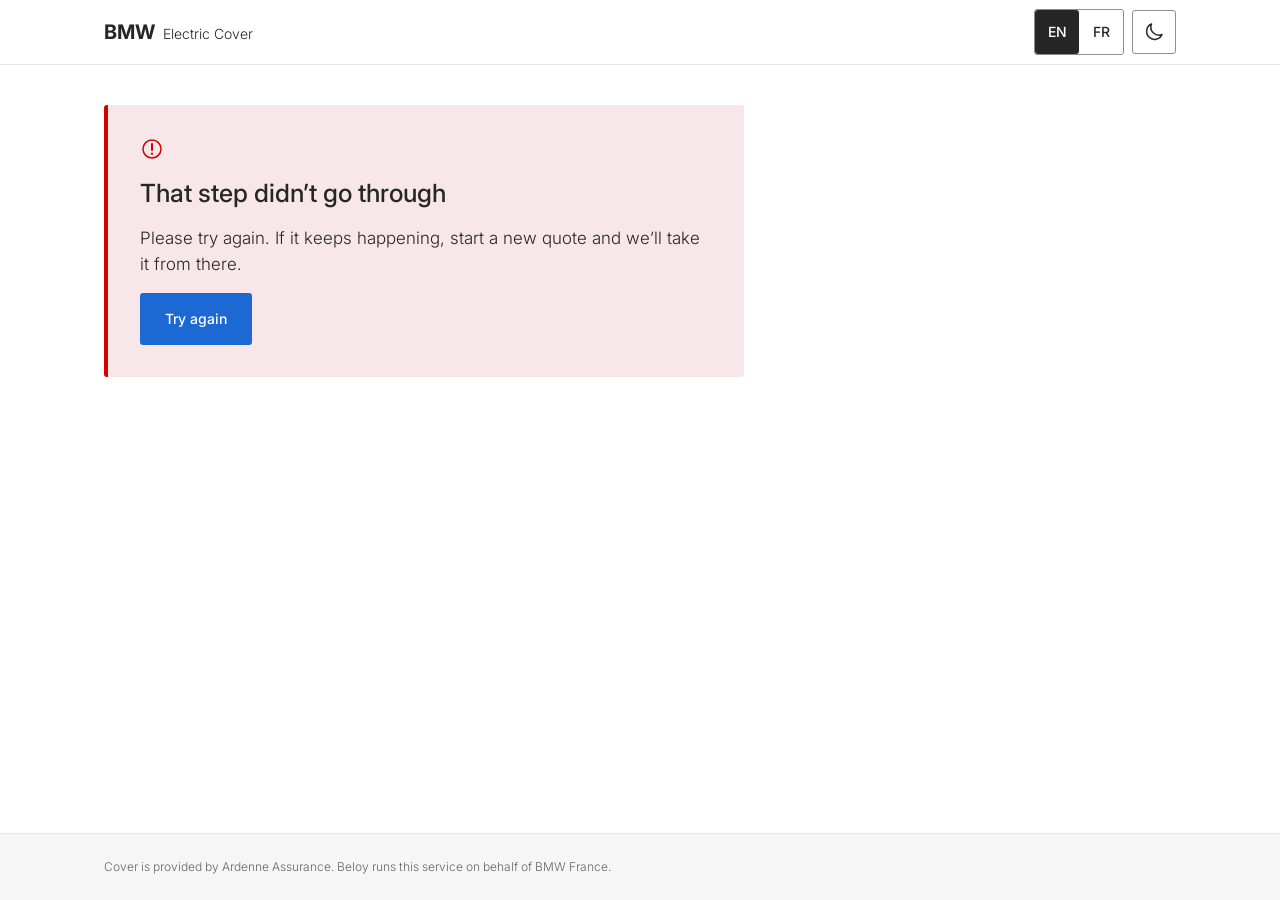
==== index.html @ 114cd7ab "feat: app shell, stepper from vehicle screen" ====
<!doctype html>
<html lang="en">
<head>
  <meta charset="utf-8">
  <meta name="viewport" content="width=device-width, initial-scale=1">
  <meta name="color-scheme" content="light dark">
  <!-- The <title> is set by js/router.js from the copy file, so it stays empty here. -->
  <title></title>

  <!-- Inter: free substitute for BMW Type Next (see notes/brand.md, "Typography"). -->
  <link rel="preconnect" href="https://fonts.googleapis.com">
  <link rel="preconnect" href="https://fonts.gstatic.com" crossorigin>
  <link rel="stylesheet" href="https://fonts.googleapis.com/css2?family=Inter:wght@300;400;500;700&display=swap">

  <link rel="stylesheet" href="css/tokens.css">
  <link rel="stylesheet" href="css/base.css">
  <link rel="stylesheet" href="css/components.css">

  <script type="module" src="js/main.js"></script>
</head>
<body>
  <!-- Every visible string is filled from i18n/<lang>.json through data-i18n. -->
  <a class="skip-link" href="#app" data-i18n="flow.common.skipLink"></a>

  <header class="site-header">
    <div class="container site-header__inner">
      <!-- Wordmark stand-in: text only, no roundel (brief, "The brand"). -->
      <a class="wordmark" href="#/">
        <span class="wordmark__brand" data-i18n="flow.common.brandName"></span>
        <span class="wordmark__product" data-i18n="flow.common.productName"></span>
      </a>

      <div class="site-header__controls">
        <div class="lang-switch" role="group" aria-labelledby="lang-switch-label">
          <span id="lang-switch-label" class="visually-hidden" data-i18n="flow.common.languageLabel"></span>
          <!-- Accessible name is "EN English" / "FR Français": it contains the visible text. -->
          <button type="button" class="lang-switch__option" data-lang="en" lang="en" aria-pressed="false">
            <span data-i18n="flow.common.languageEnShort"></span>
            <span class="visually-hidden" data-i18n="flow.common.languageEn"></span>
          </button>
          <button type="button" class="lang-switch__option" data-lang="fr" lang="fr" aria-pressed="false">
            <span data-i18n="flow.common.languageFrShort"></span>
            <span class="visually-hidden" data-i18n="flow.common.languageFr"></span>
          </button>
        </div>

        <!-- Shows the icon of the theme you will switch to; the label says it in words. -->
        <button type="button" class="icon-button theme-toggle" id="theme-toggle">
          <svg class="icon theme-toggle__moon" viewBox="0 0 24 24" aria-hidden="true" focusable="false">
            <path d="M20 14.5A8 8 0 0 1 9.5 4a8 8 0 1 0 10.5 10.5Z" fill="none" stroke="currentColor" stroke-width="1.5" stroke-linejoin="round"/>
          </svg>
          <svg class="icon theme-toggle__sun" viewBox="0 0 24 24" aria-hidden="true" focusable="false">
            <circle cx="12" cy="12" r="4" fill="none" stroke="currentColor" stroke-width="1.5"/>
            <path d="M12 2v2M12 20v2M2 12h2M20 12h2M4.9 4.9l1.4 1.4M17.7 17.7l1.4 1.4M4.9 19.1l1.4-1.4M17.7 6.3l1.4-1.4" stroke="currentColor" stroke-width="1.5" stroke-linecap="round"/>
          </svg>
          <span class="visually-hidden" id="theme-toggle-label"></span>
        </button>
      </div>
    </div>
  </header>

  <!-- Back button and "Step X of 6", filled by js/main.js. -->
  <div class="flow-bar">
    <div class="container flow-bar__inner">
      <div class="flow-bar__back" id="back-slot"></div>
      <div class="flow-bar__stepper" id="stepper-slot"></div>
    </div>
  </div>

  <!-- js/router.js renders one screen in here. tabindex="-1" lets the skip link focus it. -->
  <main id="app" class="container page" tabindex="-1"></main>

  <footer class="site-footer">
    <div class="container">
      <p class="site-footer__text" data-i18n="flow.common.insurerLine"></p>
    </div>
  </footer>
</body>
</html>
---- css/tokens.css ----
/*
 * Design tokens: the only file allowed to contain colours and sizes.
 * Source: notes/brand.md (values extracted from bmw.fr), AA fixes in notes/decisions.md.
 * Components use the semantic tokens (section 2) only, never the primitives (section 1).
 */

/* 1. Primitives: raw BMW values and scales, never used directly by components. */
:root {
  /* BMW greys (bmw-variables.css) */
  --bmw-white: #ffffff;
  --bmw-black: #000000;
  --bmw-grey-950: #262626; /* --heading, --copy-text */
  --bmw-grey-800: #4d4d4d; /* --nba-hover, --input-border-color-hover */
  --bmw-grey-600: #666666; /* --disclaimer */
  --bmw-grey-500: #8e8e8e; /* --input-border-color */
  --bmw-grey-300: #bbbbbb; /* --nba-disabled, dark --link-hover */
  --bmw-grey-150: #e6e6e6; /* --border */
  --bmw-grey-100: #f2f2f2; /* --neutral-background */
  --bmw-grey-50: #f6f6f6;  /* --surface-background-secondary */

  /* BMW blues */
  --bmw-blue-500: #1c69d4; /* --cta */
  --bmw-blue-600: #0653b6; /* --cta-hover */
  --bmw-blue-200: #bbd2f3; /* --cta-disabled */
  --bmw-blue-100: #dde8f9; /* --information-background */

  /* BMW status colours */
  --bmw-red-600: #d20000;    /* --error */
  --bmw-red-50: #f7e7e9;     /* --error-background */
  --bmw-green-500: #3db014;  /* --success */
  --bmw-green-50: #e8f2eb;   /* --success-background */
  --bmw-orange-400: #ffad1f; /* --warning */
  --bmw-orange-50: #fbedc9;  /* --warning-background */

  /* AA adjustments (brand.md, AA section) */
  --aa-green-700: #2a7a0e; /* success text on light, 5.4:1 on white */
  --aa-blue-300: #6ea0ec;  /* dark focus ring, 5.7:1 on #262626 */
  --aa-red-300: #ff6b6b;   /* dark error, 5.5:1 on #262626 */

  /* Invented dark-theme values (not on bmw.fr, see decisions.md) */
  --dark-grey-975: #1a1a1a;  /* surface-alt */
  --dark-blue-900: #0f2a4d;  /* selected background */
  --dark-red-900: #3a1414;   /* error background */
  --dark-green-900: #14301a; /* success background */
  --dark-orange-900: #3d2e0a; /* warning background */

  /* Spacing scale, multiples of 4px */
  --size-1: 0.25rem;  /* 4px */
  --size-2: 0.5rem;   /* 8px */
  --size-3: 0.75rem;  /* 12px */
  --size-4: 1rem;     /* 16px */
  --size-5: 1.25rem;  /* 20px */
  --size-6: 1.5rem;   /* 24px */
  --size-8: 2rem;     /* 32px */
  --size-10: 2.5rem;  /* 40px */
  --size-11: 2.75rem; /* 44px, minimum touch target */
  --size-12: 3rem;    /* 48px */
  --size-16: 4rem;    /* 64px */

  /* Layout widths */
  --width-160: 10rem;  /* narrowest radio card in a row */
  --width-640: 40rem;  /* readable form column */
  --width-1120: 70rem; /* page container */

  /* Shapes */
  --radius-3: 3px;
  --height-36: 2.25rem; /* --button-small-height */
  --height-52: 3.25rem; /* --button-large-height */
  --line-1: 1px;
  --line-2: 2px;
  --line-4: 0.25rem;

  /* Font weights */
  --weight-300: 300;
  --weight-400: 400;
  --weight-500: 500;
  --weight-700: 700;

  /* Type scale: clamp(mobile, fluid, desktop), fluid between 400px and 1280px viewports */
  --fs-headline-1: clamp(2.0625rem, 2.0057rem + 0.2273vw, 2.1875rem); /* 33 → 35px */
  --fs-headline-2: clamp(1.75rem, 1.7216rem + 0.1136vw, 1.8125rem);   /* 28 → 29px */
  --fs-headline-3: clamp(1.4375rem, 1.3807rem + 0.2273vw, 1.5625rem); /* 23 → 25px */
  --fs-subsection-1: clamp(1.1875rem, 1.1591rem + 0.1136vw, 1.25rem); /* 19 → 20px */
  --fs-subsection-2: 1.0625rem; /* 17px, desktop not measured */
  --fs-body-1: clamp(1rem, 0.9716rem + 0.1136vw, 1.0625rem);          /* 16 → 17px */
  --fs-body-2: 0.875rem;  /* 14px */
  --fs-body-3: 0.75rem;   /* 12px */
  --fs-label-1: 0.75rem;  /* 12px */
  --fs-price: 2.0625rem;  /* 33px, --stage-price-tag-price */

  /* Line heights (BMW mobile values) */
  --lh-headline-1: 2.875rem;   /* 46px */
  --lh-headline-2: 2.5rem;     /* 40px */
  --lh-headline-3: 2rem;       /* 32px */
  --lh-subsection-1: 1.75rem;  /* 28px */
  --lh-subsection-2: 1.625rem; /* 26px */
  --lh-body-1: 1.625rem;       /* 26px */
  --lh-body-2: 1.375rem;       /* 22px */
  --lh-body-3: 1.125rem;       /* 18px */
  --lh-label-1: 1rem;          /* 16px */
  --lh-price: 2.1875rem;       /* 35px */

  /* Animation durations */
  --ms-150: 150ms;
  --ms-250: 250ms;
  --ms-800: 800ms;
}

/* 2. Semantic tokens: the only tokens components may use (light theme values). */
:root {
  color-scheme: light;

  /* Surfaces */
  --color-bg: var(--bmw-white);
  --color-surface: var(--bmw-white);
  --color-surface-alt: var(--bmw-grey-50);

  /* Text */
  --color-text: var(--bmw-grey-950);
  --color-text-muted: var(--bmw-grey-600);

  /* Borders and inputs */
  --color-border: var(--bmw-grey-150);
  --color-border-input: var(--bmw-grey-500);
  --color-border-input-hover: var(--bmw-grey-800);
  --color-input-bg: var(--bmw-white);

  /* Primary action (blue) */
  --color-accent: var(--bmw-blue-500);
  --color-accent-hover: var(--bmw-blue-600);
  --color-accent-text: var(--bmw-white);
  --color-accent-disabled-bg: var(--bmw-blue-200);
  --color-accent-disabled-text: var(--bmw-grey-600); /* AA fix 3 */

  /* Secondary action (BMW "nba", black) */
  --color-secondary: var(--bmw-grey-950);
  --color-secondary-hover: var(--bmw-grey-800);
  --color-secondary-text: var(--bmw-white);

  /* Links */
  --color-link: var(--bmw-grey-950);
  --color-link-hover: var(--bmw-blue-500);

  /* Selection (chosen package, ticked add-on) */
  --color-selected-bg: var(--bmw-blue-100);
  --color-selected-border: var(--bmw-blue-500);

  /* Keyboard focus: 4px ring + 1px contrast outline */
  --color-focus: var(--bmw-blue-500);
  --color-focus-contrast: var(--bmw-white);

  /* Status */
  --color-error: var(--bmw-red-600);
  --color-error-bg: var(--bmw-red-50);
  --color-success: var(--aa-green-700); /* AA fix 1 */
  --color-success-bg: var(--bmw-green-50);
  --color-success-icon: var(--bmw-green-500);
  --color-warning-bg: var(--bmw-orange-50); /* AA fix 2: warning is never text */
  --color-warning-icon: var(--bmw-orange-400);

  /* No colour at all (spinner gap, ghost button background). Same in both themes. */
  --color-transparent: transparent;

  /* Typography */
  --font-family: "Inter", system-ui, -apple-system, "Segoe UI", Roboto, Arial, sans-serif;
  --font-weight-body: var(--weight-300);
  --font-weight-heading: var(--weight-500);
  --font-weight-input: var(--weight-400);
  --font-weight-clickable: var(--weight-500);
  --font-weight-price: var(--weight-700);

  --font-size-h1: var(--fs-headline-1);
  --font-size-h2: var(--fs-headline-2);
  --font-size-h3: var(--fs-headline-3);
  --font-size-subsection-1: var(--fs-subsection-1);
  --font-size-subsection-2: var(--fs-subsection-2);
  --font-size-body-1: var(--fs-body-1);
  --font-size-body-2: var(--fs-body-2);
  --font-size-body-3: var(--fs-body-3);
  --font-size-label: var(--fs-label-1);
  --font-size-price: var(--fs-price);

  --line-height-h1: var(--lh-headline-1);
  --line-height-h2: var(--lh-headline-2);
  --line-height-h3: var(--lh-headline-3);
  --line-height-subsection-1: var(--lh-subsection-1);
  --line-height-subsection-2: var(--lh-subsection-2);
  --line-height-body-1: var(--lh-body-1);
  --line-height-body-2: var(--lh-body-2);
  --line-height-body-3: var(--lh-body-3);
  --line-height-label: var(--lh-label-1);
  --line-height-price: var(--lh-price);

  /* Spacing */
  --space-1: var(--size-1);
  --space-2: var(--size-2);
  --space-3: var(--size-3);
  --space-4: var(--size-4);
  --space-5: var(--size-5);
  --space-6: var(--size-6);
  --space-8: var(--size-8);
  --space-10: var(--size-10);
  --space-12: var(--size-12);
  --space-16: var(--size-16);
  --gutter: var(--size-6); /* BMW grid side margin, 24px */

  /* Shapes */
  --radius: var(--radius-3);
  --button-height-small: var(--height-36);
  --button-height-large: var(--height-52);
  --button-padding-x: var(--size-6); /* assumption, see brand.md */
  --border-width: var(--line-1);
  --border-width-strong: var(--line-2);
  --focus-ring-width: var(--line-4);
  --focus-contrast-width: var(--line-1);
  --target-size: var(--size-11);     /* every control is at least 44 x 44px */
  --icon-size: var(--size-6);
  --icon-size-small: var(--size-4);
  --spinner-size: var(--size-4);
  --spinner-width: var(--line-2);
  --stepper-height: var(--line-4);
  --header-height: var(--size-16);
  --error-accent-width: var(--line-4);

  /* Layout */
  --content-width: var(--width-640);
  --choice-min-width: var(--width-160);
  --page-width: var(--width-1120);

  /* Motion */
  --duration-fast: var(--ms-150);
  --duration-base: var(--ms-250);
  --duration-spin: var(--ms-800);
}

/* 3. Dark theme: redefines semantic colours only (brand.md "Dark theme" table + AA fixes 4 and 5). */
/* 3a. Explicit choice via the toggle. Keep in sync with 3b. */
:root[data-theme="dark"] {
  color-scheme: dark;
  --color-bg: var(--bmw-black);
  --color-surface: var(--bmw-grey-950);
  --color-surface-alt: var(--dark-grey-975);
  --color-text: var(--bmw-white);
  --color-text-muted: var(--bmw-grey-300);
  --color-border: var(--bmw-grey-800);
  --color-border-input: var(--bmw-grey-500);
  --color-border-input-hover: var(--bmw-grey-300);
  --color-input-bg: var(--bmw-grey-950);
  --color-accent: var(--bmw-blue-500);
  --color-accent-hover: var(--bmw-blue-600);
  --color-accent-text: var(--bmw-white);
  --color-accent-disabled-bg: var(--bmw-grey-800);
  --color-accent-disabled-text: var(--bmw-grey-300);
  --color-secondary: var(--bmw-white);
  --color-secondary-hover: var(--bmw-grey-300);
  --color-secondary-text: var(--bmw-grey-950);
  --color-link: var(--bmw-white);
  --color-link-hover: var(--bmw-grey-300);
  --color-selected-bg: var(--dark-blue-900);
  --color-selected-border: var(--aa-blue-300);
  --color-focus: var(--aa-blue-300); /* AA fix 4 */
  --color-focus-contrast: var(--bmw-white);
  --color-error: var(--aa-red-300); /* AA fix 5 */
  --color-error-bg: var(--dark-red-900);
  --color-success: var(--bmw-green-500);
  --color-success-bg: var(--dark-green-900);
  --color-success-icon: var(--bmw-green-500);
  --color-warning-bg: var(--dark-orange-900);
  --color-warning-icon: var(--bmw-orange-400);
}

/* 3b. OS preference, unless the user forced light. Same values as 3a. */
@media (prefers-color-scheme: dark) {
  :root:not([data-theme="light"]) {
    color-scheme: dark;
    --color-bg: var(--bmw-black);
    --color-surface: var(--bmw-grey-950);
    --color-surface-alt: var(--dark-grey-975);
    --color-text: var(--bmw-white);
    --color-text-muted: var(--bmw-grey-300);
    --color-border: var(--bmw-grey-800);
    --color-border-input: var(--bmw-grey-500);
    --color-border-input-hover: var(--bmw-grey-300);
    --color-input-bg: var(--bmw-grey-950);
    --color-accent: var(--bmw-blue-500);
    --color-accent-hover: var(--bmw-blue-600);
    --color-accent-text: var(--bmw-white);
    --color-accent-disabled-bg: var(--bmw-grey-800);
    --color-accent-disabled-text: var(--bmw-grey-300);
    --color-secondary: var(--bmw-white);
    --color-secondary-hover: var(--bmw-grey-300);
    --color-secondary-text: var(--bmw-grey-950);
    --color-link: var(--bmw-white);
    --color-link-hover: var(--bmw-grey-300);
    --color-selected-bg: var(--dark-blue-900);
    --color-selected-border: var(--aa-blue-300);
    --color-focus: var(--aa-blue-300);
    --color-focus-contrast: var(--bmw-white);
    --color-error: var(--aa-red-300);
    --color-error-bg: var(--dark-red-900);
    --color-success: var(--bmw-green-500);
    --color-success-bg: var(--dark-green-900);
    --color-success-icon: var(--bmw-green-500);
    --color-warning-bg: var(--dark-orange-900);
    --color-warning-icon: var(--bmw-orange-400);
  }
}

/* 4. Reduced motion: no animation for users who ask for it. */
@media (prefers-reduced-motion: reduce) {
  :root {
    --duration-fast: 0ms;
    --duration-base: 0ms;
    --duration-spin: 0ms; /* the spinner shows as a still ring */
  }
}
---- css/base.css ----
/*
 * Base: reset, typography, page layout and accessibility helpers.
 * Only semantic tokens from tokens.css. Mobile first: the default rules are for phones,
 * the min-width media queries add space on larger screens.
 * Breakpoints are written in em because custom properties cannot be used inside @media.
 */

/* Reset */
*,
*::before,
*::after {
  box-sizing: border-box;
}

html {
  -webkit-text-size-adjust: 100%;
  text-size-adjust: 100%;
}

body {
  margin: 0;
  min-height: 100vh;
  min-height: 100dvh;
  display: flex;
  flex-direction: column;
  background: var(--color-bg);
  color: var(--color-text);
  font-family: var(--font-family);
  font-weight: var(--font-weight-body);
  font-size: var(--font-size-body-1);
  line-height: var(--line-height-body-1);
}

h1,
h2,
h3,
p,
ul,
ol,
fieldset {
  margin: 0;
}

img,
svg {
  display: block;
  max-width: 100%;
}

button,
input,
select,
textarea {
  font: inherit;
  color: inherit;
}

/* The hidden attribute always wins over display rules set in components. */
[hidden] {
  display: none !important;
}

/* Typography (BMW scale, see notes/brand.md) */
h1 {
  font-size: var(--font-size-h1);
  line-height: var(--line-height-h1);
  font-weight: var(--font-weight-heading);
}

h2 {
  font-size: var(--font-size-h3);
  line-height: var(--line-height-h3);
  font-weight: var(--font-weight-heading);
}

h3 {
  font-size: var(--font-size-subsection-1);
  line-height: var(--line-height-subsection-1);
  font-weight: var(--font-weight-heading);
}

a {
  color: var(--color-link);
  font-weight: var(--font-weight-clickable);
  text-underline-offset: var(--space-1);
}

a:hover {
  color: var(--color-link-hover);
}

/* Prices and references keep their digits aligned. */
.tabular {
  font-variant-numeric: tabular-nums;
}

.text-muted {
  color: var(--color-text-muted);
}

/* Keyboard focus: BMW ring, 4px colour + 1px contrast outline (house rule 4). */
:focus-visible {
  outline: var(--focus-ring-width) solid var(--color-focus);
  outline-offset: var(--focus-contrast-width);
  box-shadow: 0 0 0 var(--focus-contrast-width) var(--color-focus-contrast);
}

/* Elements we focus from script (screen h1, main) are not controls: no ring. */
[tabindex="-1"]:focus {
  outline: none;
  box-shadow: none;
}

/* Read by screen readers, not shown. */
.visually-hidden {
  position: absolute;
  width: 1px;
  height: 1px;
  margin: -1px;
  padding: 0;
  overflow: hidden;
  clip-path: inset(50%);
  white-space: nowrap;
  border: 0;
}

/* Skip link: off screen until it receives keyboard focus. */
.skip-link {
  position: absolute;
  top: var(--space-2);
  left: var(--space-2);
  z-index: 10;
  padding: var(--space-3) var(--space-4);
  background: var(--color-secondary);
  color: var(--color-secondary-text);
  border-radius: var(--radius);
  font-size: var(--font-size-body-2);
  transform: translateY(-200%);
}

.skip-link:focus {
  transform: none;
}

.skip-link:hover {
  color: var(--color-secondary-text);
}

/* Layout */
.container {
  width: 100%;
  max-width: var(--page-width);
  margin-inline: auto;
  padding-inline: var(--gutter);
}

/* Header: wordmark on the left, language and theme switches on the right. */
.site-header {
  background: var(--color-surface);
  border-bottom: var(--border-width) solid var(--color-border);
}

.site-header__inner {
  min-height: var(--header-height);
  display: flex;
  flex-wrap: wrap;
  align-items: center;
  justify-content: space-between;
  gap: var(--space-2) var(--space-4);
  padding-block: var(--space-2);
}

.site-header__controls {
  display: flex;
  align-items: center;
  gap: var(--space-2);
}

/* Wordmark stand-in: "BMW" bold + product name light. No circle, no roundel. */
.wordmark {
  display: inline-flex;
  flex-wrap: wrap;
  align-items: baseline;
  column-gap: var(--space-2);
  min-height: var(--target-size);
  align-content: center;
  color: var(--color-text);
  text-decoration: none;
}

.wordmark:hover {
  color: var(--color-text);
}

.wordmark__brand {
  font-size: var(--font-size-subsection-1);
  line-height: var(--line-height-subsection-1);
  font-weight: var(--font-weight-price);
}

.wordmark__product {
  font-size: var(--font-size-body-2);
  line-height: var(--line-height-body-2);
  font-weight: var(--font-weight-body);
}

/* Flow bar: Back on the left, stepper on the right. */
.flow-bar__inner {
  display: flex;
  align-items: center;
  justify-content: space-between;
  gap: var(--space-4);
  padding-block: var(--space-3);
}

.flow-bar__stepper {
  flex: 1;
  max-width: var(--content-width);
}

/* Screen area: grows so the footer stays at the bottom on short screens. */
.page {
  flex: 1;
  padding-block: var(--space-6) var(--space-12);
}

/* Footer */
.site-footer {
  border-top: var(--border-width) solid var(--color-border);
  background: var(--color-surface-alt);
  padding-block: var(--space-6);
}

.site-footer__text {
  font-size: var(--font-size-body-3);
  line-height: var(--line-height-body-3);
  color: var(--color-text-muted);
}

/* Tablet and up: more breathing room. */
@media (min-width: 48em) {
  .page {
    padding-block: var(--space-10) var(--space-16);
  }

  .flow-bar__inner {
    padding-block: var(--space-4);
  }
}
---- css/components.css ----
/*
 * Components: buttons, header switches, form fields, stepper, error panel.
 * One block per component, in the same order as js/components/.
 * Only semantic tokens from tokens.css.
 */

/* ------------------------------------------------------------------------ */
/* Icons (inline SVG, drawn with currentColor so they follow the text colour) */
/* ------------------------------------------------------------------------ */

.icon {
  width: var(--icon-size);
  height: var(--icon-size);
  flex-shrink: 0;
}

.icon--small {
  width: var(--icon-size-small);
  height: var(--icon-size-small);
}

/* ------------------------------------------------------------------------ */
/* Button (js/components/button.js)                                          */
/* ------------------------------------------------------------------------ */

.button {
  position: relative;
  display: inline-flex;
  align-items: center;
  justify-content: center;
  gap: var(--space-2);
  min-height: var(--button-height-large);
  padding: 0 var(--button-padding-x);
  border: var(--border-width) solid var(--color-transparent);
  border-radius: var(--radius);
  font-size: var(--font-size-body-2);
  line-height: var(--line-height-body-2);
  font-weight: var(--font-weight-clickable);
  text-align: center;
  cursor: pointer;
  transition: background-color var(--duration-fast), color var(--duration-fast);
}

/* Full width on phones, natural width from tablet up. */
.button--block {
  width: 100%;
}

@media (min-width: 48em) {
  .button--block {
    width: auto;
  }
}

.button--primary {
  background: var(--color-accent);
  color: var(--color-accent-text);
}

.button--primary:hover {
  background: var(--color-accent-hover);
}

.button--secondary {
  background: var(--color-secondary);
  color: var(--color-secondary-text);
}

.button--secondary:hover {
  background: var(--color-secondary-hover);
}

/* Ghost: text + icon, no box (used for Back). Negative margin lines the text up with the content. */
.button--ghost {
  min-height: var(--target-size);
  padding: 0 var(--space-2);
  margin-inline-start: calc(-1 * var(--space-2));
  background: var(--color-transparent);
  color: var(--color-link);
}

.button--ghost:hover {
  color: var(--color-link-hover);
}

/* Disabled (aria-disabled keeps it focusable). Not applied while loading. */
.button[aria-disabled="true"]:not(.is-loading) {
  cursor: not-allowed;
}

.button--primary[aria-disabled="true"]:not(.is-loading),
.button--secondary[aria-disabled="true"]:not(.is-loading) {
  background: var(--color-accent-disabled-bg);
  color: var(--color-accent-disabled-text);
}

.button--ghost[aria-disabled="true"]:not(.is-loading) {
  color: var(--color-text-muted);
}

/* Loading: same colours and height, a spinner before the loading label. */
.button.is-loading {
  cursor: progress;
}

.button__spinner {
  display: none;
  width: var(--spinner-size);
  height: var(--spinner-size);
  border: var(--spinner-width) solid currentColor;
  border-right-color: var(--color-transparent);
  border-radius: 50%;
  animation: spin var(--duration-spin) linear infinite;
}

.button.is-loading .button__spinner {
  display: inline-block;
}

/* The icon makes way for the spinner, so the width barely changes. */
.button.is-loading .icon {
  display: none;
}

@keyframes spin {
  to {
    transform: rotate(1turn);
  }
}

/* ------------------------------------------------------------------------ */
/* Header switches (markup in index.html, behaviour in js/main.js)           */
/* ------------------------------------------------------------------------ */

/* EN / FR: two joined buttons, the active one filled. */
.lang-switch {
  display: inline-flex;
  border: var(--border-width) solid var(--color-border-input);
  border-radius: var(--radius);
}

.lang-switch__option {
  min-width: var(--target-size);
  min-height: var(--target-size);
  padding: 0 var(--space-2);
  border: 0;
  border-radius: var(--radius);
  background: var(--color-transparent);
  color: var(--color-text);
  font-size: var(--font-size-body-2);
  font-weight: var(--font-weight-clickable);
  cursor: pointer;
}

.lang-switch__option:hover {
  background: var(--color-surface-alt);
}

.lang-switch__option[aria-pressed="true"] {
  background: var(--color-secondary);
  color: var(--color-secondary-text);
}

/* Square icon-only button (theme toggle). */
.icon-button {
  display: inline-flex;
  align-items: center;
  justify-content: center;
  width: var(--target-size);
  height: var(--target-size);
  padding: 0;
  border: var(--border-width) solid var(--color-border-input);
  border-radius: var(--radius);
  background: var(--color-transparent);
  color: var(--color-text);
  cursor: pointer;
}

.icon-button:hover {
  background: var(--color-surface-alt);
}

/* js/main.js always sets data-theme on <html>, so these two rules are enough. */
:root[data-theme="dark"] .theme-toggle__moon,
:root:not([data-theme="dark"]) .theme-toggle__sun {
  display: none;
}

/* ------------------------------------------------------------------------ */
/* Field (js/components/field.js): text, date, number, select, radio group   */
/* ------------------------------------------------------------------------ */

.field {
  display: flex;
  flex-direction: column;
  gap: var(--space-2);
  min-width: 0;
  padding: 0;
  border: 0;
}

.field__label {
  font-size: var(--font-size-body-2);
  line-height: var(--line-height-body-2);
  font-weight: var(--font-weight-clickable);
}

/* A <legend> does not follow flex gap; the padding gives the same spacing. */
legend.field__label {
  padding: 0 0 var(--space-2);
}

.field__optional {
  font-weight: var(--font-weight-body);
  color: var(--color-text-muted);
}

.field__hint {
  font-size: var(--font-size-body-2);
  line-height: var(--line-height-body-2);
  color: var(--color-text-muted);
}

.field__input {
  width: 100%;
  min-height: var(--button-height-large);
  padding: 0 var(--space-4);
  border: var(--border-width) solid var(--color-border-input);
  border-radius: var(--radius);
  background: var(--color-input-bg);
  color: var(--color-text);
  /* 16px or more stops iOS from zooming into the field. */
  font-size: var(--font-size-body-1);
  font-weight: var(--font-weight-input);
}

.field__input:hover {
  border-color: var(--color-border-input-hover);
}

/* Error: thicker red edge drawn with a shadow, so the field does not grow. */
.field__input[aria-invalid="true"] {
  border-color: var(--color-error);
  box-shadow: inset 0 0 0 var(--border-width) var(--color-error);
}

.field__input[aria-invalid="true"]:focus-visible {
  box-shadow: 0 0 0 var(--focus-contrast-width) var(--color-focus-contrast);
}

/* Select: native control, our own chevron drawn with borders. */
.field__select-wrap {
  position: relative;
}

.field__select-wrap .field__input {
  appearance: none;
  padding-inline-end: var(--space-12);
  cursor: pointer;
}

.field__select-wrap::after {
  content: "";
  position: absolute;
  top: 50%;
  right: var(--space-5);
  width: var(--space-2);
  height: var(--space-2);
  border-right: var(--border-width-strong) solid currentColor;
  border-bottom: var(--border-width-strong) solid currentColor;
  transform: translateY(-75%) rotate(45deg);
  pointer-events: none;
}

/* Radio group: each option is a full-width tappable card. */
.field__options {
  display: grid;
  gap: var(--space-2);
}

.choice {
  display: flex;
  align-items: center;
  gap: var(--space-3);
  min-height: var(--button-height-large);
  padding: var(--space-3) var(--space-4);
  border: var(--border-width) solid var(--color-border-input);
  border-radius: var(--radius);
  background: var(--color-input-bg);
  font-weight: var(--font-weight-input);
  cursor: pointer;
}

.choice:hover {
  border-color: var(--color-border-input-hover);
}

.choice:has(input:checked) {
  border-color: var(--color-selected-border);
  background: var(--color-selected-bg);
  box-shadow: inset 0 0 0 var(--border-width) var(--color-selected-border);
}

.choice__input {
  width: var(--space-5);
  height: var(--space-5);
  margin: 0;
  flex-shrink: 0;
  /* Selected-border passes 3:1 in both themes; the plain accent does not in dark. */
  accent-color: var(--color-selected-border);
}

.choice:has(input[aria-invalid="true"]) {
  border-color: var(--color-error);
}

/* Three short options sit side by side from tablet up. */
@media (min-width: 48em) {
  .field__options--inline {
    grid-template-columns: repeat(auto-fit, minmax(var(--choice-min-width), 1fr));
  }
}

.field__error {
  display: flex;
  align-items: flex-start;
  gap: var(--space-2);
  color: var(--color-error);
  font-size: var(--font-size-body-2);
  line-height: var(--line-height-body-2);
  font-weight: var(--font-weight-input);
}

.field__error .icon {
  margin-top: var(--space-1);
}

/* ------------------------------------------------------------------------ */
/* Stepper (js/components/stepper.js)                                        */
/* ------------------------------------------------------------------------ */

.stepper {
  display: flex;
  flex-direction: column;
  gap: var(--space-2);
}

.stepper__text {
  font-size: var(--font-size-body-2);
  line-height: var(--line-height-body-2);
  color: var(--color-text-muted);
  text-align: right;
}

.stepper__count {
  font-weight: var(--font-weight-clickable);
  color: var(--color-text);
}

/* Decorative bar: one segment per screen. The text above carries the meaning. */
.stepper__track {
  display: flex;
  gap: var(--space-1);
}

.stepper__segment {
  flex: 1;
  height: var(--stepper-height);
  border-radius: var(--radius);
  background: var(--color-border);
  transition: background-color var(--duration-base);
}

.stepper__segment.is-done {
  background: var(--color-selected-border);
}

/* ------------------------------------------------------------------------ */
/* Error panel (js/components/error-panel.js)                                */
/* ------------------------------------------------------------------------ */

.error-panel {
  display: flex;
  flex-direction: column;
  align-items: flex-start;
  gap: var(--space-4);
  max-width: var(--content-width);
  padding: var(--space-6);
  border-left: var(--error-accent-width) solid var(--color-error);
  border-radius: var(--radius);
  background: var(--color-error-bg);
}

.error-panel__icon {
  color: var(--color-error);
}

/* Same visual size whether the title is an h1 (whole screen) or an h2 (inside a screen). */
.error-panel__title {
  font-size: var(--font-size-h3);
  line-height: var(--line-height-h3);
  font-weight: var(--font-weight-heading);
}

.error-panel__body {
  max-width: var(--content-width);
}

@media (min-width: 48em) {
  .error-panel {
    padding: var(--space-8);
  }
}
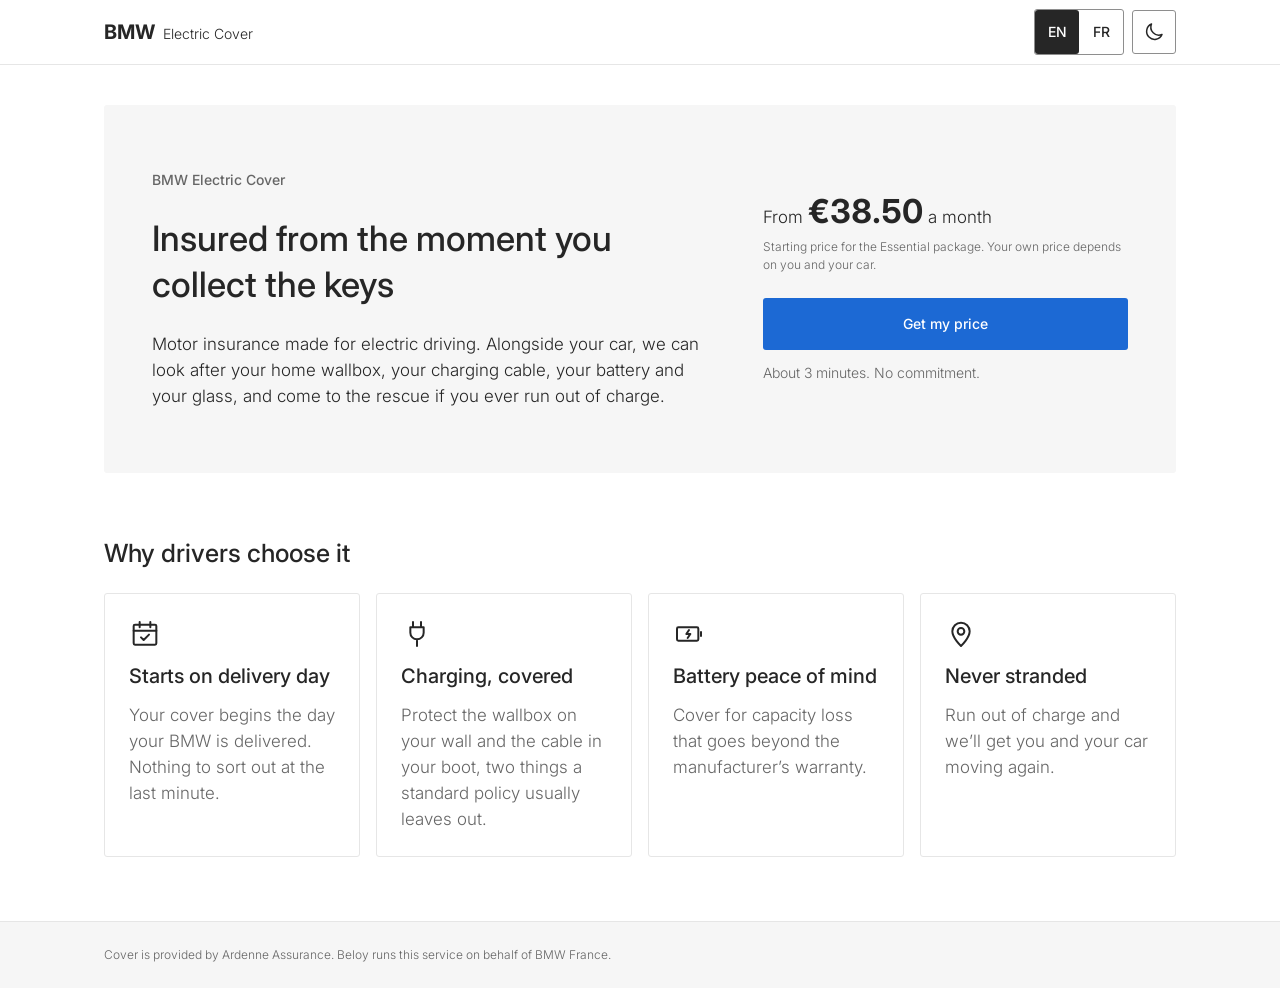
==== commit d00d6c09: "feat: cover screen with packages, add-ons and running total" ====
--- a/index.html
+++ b/index.html
@@ -59,7 +59,7 @@
     </div>
   </header>
 
-  <!-- Back button and "Step X of 6", filled by js/main.js. -->
+  <!-- Back button and "Step X of 5", filled by js/main.js. Hidden on the landing. -->
   <div class="flow-bar">
     <div class="container flow-bar__inner">
       <div class="flow-bar__back" id="back-slot"></div>
--- a/css/tokens.css
+++ b/css/tokens.css
@@ -216,6 +216,7 @@
   --target-size: var(--size-11);     /* every control is at least 44 x 44px */
   --icon-size: var(--size-6);
   --icon-size-small: var(--size-4);
+  --icon-size-large: var(--size-8);
   --spinner-size: var(--size-4);
   --spinner-width: var(--line-2);
   --stepper-height: var(--line-4);
--- a/css/base.css
+++ b/css/base.css
@@ -224,6 +224,40 @@
   padding-block: var(--space-6) var(--space-12);
 }
 
+/* Form screens (vehicle, driver, review): title, lead, then one readable column. */
+.screen {
+  display: grid;
+  gap: var(--space-8);
+  max-width: var(--content-width);
+}
+
+/* Cover screen: three cards side by side need the full page width. */
+.screen--wide {
+  max-width: none;
+}
+
+.screen--wide > .screen__header {
+  max-width: var(--content-width);
+}
+
+.screen__header {
+  display: grid;
+  gap: var(--space-3);
+}
+
+.screen__lead {
+  color: var(--color-text-muted);
+}
+
+.form {
+  display: grid;
+  gap: var(--space-6);
+}
+
+.form-actions {
+  padding-top: var(--space-2);
+}
+
 /* Footer */
 .site-footer {
   border-top: var(--border-width) solid var(--color-border);
--- a/css/components.css
+++ b/css/components.css
@@ -246,6 +246,24 @@
 
 .field__input[aria-invalid="true"]:focus-visible {
   box-shadow: 0 0 0 var(--focus-contrast-width) var(--color-focus-contrast);
+}
+
+/* Unit inside the field, on the right ("km"). */
+.field__input-wrap {
+  position: relative;
+}
+
+.field__input-wrap .field__input {
+  padding-inline-end: var(--space-12);
+}
+
+.field__suffix {
+  position: absolute;
+  top: 50%;
+  right: var(--space-4);
+  transform: translateY(-50%);
+  color: var(--color-text-muted);
+  pointer-events: none;
 }
 
 /* Select: native control, our own chevron drawn with borders. */
@@ -411,3 +429,592 @@
     padding: var(--space-8);
   }
 }
+
+/* ------------------------------------------------------------------------ */
+/* Order card and readout (js/screens/vehicle.js)                            */
+/* ------------------------------------------------------------------------ */
+
+/* Grey card for what arrived with the order. */
+.order-card {
+  display: grid;
+  gap: var(--space-5);
+  padding: var(--space-5);
+  border-radius: var(--radius);
+  background: var(--color-surface-alt);
+}
+
+.order-card__tag {
+  font-size: var(--font-size-label);
+  line-height: var(--line-height-label);
+  font-weight: var(--font-weight-clickable);
+  color: var(--color-text-muted);
+}
+
+/* A read-only value with its label (e.g. the configured price). */
+.readout {
+  display: grid;
+  gap: var(--space-1);
+  margin: 0;
+}
+
+.readout__label {
+  font-size: var(--font-size-body-2);
+  line-height: var(--line-height-body-2);
+  font-weight: var(--font-weight-clickable);
+}
+
+.readout__value {
+  margin: 0;
+  font-size: var(--font-size-subsection-1);
+  line-height: var(--line-height-subsection-1);
+  font-weight: var(--font-weight-price);
+}
+
+@media (min-width: 48em) {
+  .order-card {
+    padding: var(--space-6);
+  }
+}
+
+/* ------------------------------------------------------------------------ */
+/* Landing (js/screens/landing.js): hero, price tag, benefits                */
+/* ------------------------------------------------------------------------ */
+
+/* Phones: one column. Desktop: the promise on the left, price and way in on the right. */
+.hero {
+  display: grid;
+  gap: var(--space-6);
+  grid-template-areas:
+    "eyebrow"
+    "title"
+    "lead"
+    "aside";
+  padding: var(--space-8) var(--space-6);
+  border-radius: var(--radius);
+  background: var(--color-surface-alt);
+}
+
+.hero__eyebrow {
+  grid-area: eyebrow;
+  font-size: var(--font-size-body-2);
+  line-height: var(--line-height-body-2);
+  font-weight: var(--font-weight-clickable);
+  color: var(--color-text-muted);
+}
+
+.hero__title {
+  grid-area: title;
+}
+
+.hero__lead {
+  grid-area: lead;
+  max-width: var(--content-width);
+}
+
+.hero__aside {
+  grid-area: aside;
+  display: grid;
+  gap: var(--space-6);
+}
+
+.price-tag {
+  display: grid;
+  gap: var(--space-2);
+  padding-top: var(--space-6);
+  border-top: var(--border-width) solid var(--color-border);
+}
+
+.price-tag__amount {
+  font-size: var(--font-size-price);
+  line-height: var(--line-height-price);
+  font-weight: var(--font-weight-price);
+}
+
+.price-tag__note {
+  font-size: var(--font-size-body-3);
+  line-height: var(--line-height-body-3);
+  color: var(--color-text-muted);
+}
+
+.hero__cta {
+  display: grid;
+  gap: var(--space-3);
+}
+
+.hero__cta-hint {
+  font-size: var(--font-size-body-2);
+  line-height: var(--line-height-body-2);
+  color: var(--color-text-muted);
+}
+
+@media (min-width: 64em) {
+  .hero {
+    grid-template-columns: 3fr 2fr;
+    grid-template-areas:
+      "eyebrow aside"
+      "title   aside"
+      "lead    aside";
+    grid-template-rows: auto auto 1fr;
+    column-gap: var(--space-16);
+    align-items: start;
+    padding: var(--space-16) var(--space-12);
+  }
+
+  .hero__aside {
+    align-self: center;
+  }
+
+  /* On the right column, the price tag sits on its own line, no top rule. */
+  .price-tag {
+    padding-top: 0;
+    border-top: 0;
+  }
+
+  .hero__cta .button--block {
+    width: 100%;
+  }
+}
+
+.benefits {
+  display: grid;
+  gap: var(--space-6);
+  margin-top: var(--space-12);
+}
+
+.benefits__list {
+  display: grid;
+  gap: var(--space-4);
+  padding: 0;
+  list-style: none;
+}
+
+.benefit {
+  display: grid;
+  align-content: start;
+  gap: var(--space-3);
+  padding: var(--space-6);
+  border: var(--border-width) solid var(--color-border);
+  border-radius: var(--radius);
+  background: var(--color-surface);
+}
+
+.benefit__icon {
+  width: var(--icon-size-large);
+  height: var(--icon-size-large);
+}
+
+.benefit__body {
+  color: var(--color-text-muted);
+}
+
+@media (min-width: 48em) {
+  .benefits__list {
+    grid-template-columns: repeat(2, 1fr);
+  }
+}
+
+@media (min-width: 64em) {
+  .benefits {
+    margin-top: var(--space-16);
+  }
+
+  .benefits__list {
+    grid-template-columns: repeat(4, 1fr);
+  }
+}
+
+/* ------------------------------------------------------------------------ */
+/* Segmented radio group (field.js, layout: 'segmented'): yearly / monthly   */
+/* ------------------------------------------------------------------------ */
+
+/* Phones: full width, both options equally wide. Tablet up: as wide as its content. */
+.field__options--segmented {
+  display: flex;
+  gap: 0;
+  border: var(--border-width) solid var(--color-border-input);
+  border-radius: var(--radius);
+}
+
+.field__options--segmented .choice {
+  position: relative;
+  flex: 1 1 0; /* equal widths, whatever the label length */
+  justify-content: center;
+  min-height: var(--target-size);
+  padding: 0 var(--space-6);
+  border: 0;
+  background: var(--color-transparent);
+  font-size: var(--font-size-body-2);
+  font-weight: var(--font-weight-clickable);
+}
+
+/* The radio stays in the page (keyboard, screen readers) but the segment is the visual. */
+.field__options--segmented .choice__input {
+  position: absolute;
+  opacity: 0;
+}
+
+.field__options--segmented .choice:has(input:checked) {
+  background: var(--color-secondary);
+  color: var(--color-secondary-text);
+  box-shadow: none;
+}
+
+.field__options--segmented .choice:has(input:focus-visible) {
+  outline: var(--focus-ring-width) solid var(--color-focus);
+  outline-offset: var(--focus-contrast-width);
+  box-shadow: 0 0 0 var(--focus-contrast-width) var(--color-focus-contrast);
+}
+
+@media (min-width: 48em) {
+  /* The fieldset is a flex column: align-self stops the switch stretching across. */
+  .field__options--segmented {
+    align-self: flex-start;
+  }
+
+  .field__options--segmented .choice {
+    flex: 0 0 auto;
+  }
+}
+
+/* ------------------------------------------------------------------------ */
+/* Cover screen groups (js/screens/cover.js)                                 */
+/* ------------------------------------------------------------------------ */
+
+.cover-group {
+  display: grid;
+  gap: var(--space-4);
+  min-width: 0;
+  margin: 0;
+  padding: 0;
+  border: 0;
+}
+
+.cover-group__legend {
+  padding: 0 0 var(--space-4);
+}
+
+.cover-group__lead {
+  max-width: var(--content-width);
+  color: var(--color-text-muted);
+}
+
+/* ------------------------------------------------------------------------ */
+/* Package card (js/components/package-card.js)                              */
+/* ------------------------------------------------------------------------ */
+
+/* Stacked on phones, three side by side from tablet up. */
+.package-list {
+  display: grid;
+  gap: var(--space-4);
+}
+
+@media (min-width: 48em) {
+  .package-list {
+    grid-template-columns: repeat(3, 1fr);
+  }
+}
+
+.package-card {
+  display: flex;
+  flex-direction: column;
+  gap: var(--space-4);
+  padding: var(--space-6);
+  border: var(--border-width) solid var(--color-border-input);
+  border-radius: var(--radius);
+  background: var(--color-surface);
+  cursor: pointer;
+  transition: border-color var(--duration-fast), background-color var(--duration-fast);
+}
+
+.package-card:hover {
+  border-color: var(--color-border-input-hover);
+}
+
+/* Selected: blue edge drawn twice as thick (inset shadow, no layout shift) + tinted background. */
+.package-card:has(input:checked) {
+  border-color: var(--color-selected-border);
+  background: var(--color-selected-bg);
+  box-shadow: inset 0 0 0 var(--border-width) var(--color-selected-border);
+}
+
+/* Keyboard focus is shown on the whole card, not just the small radio. */
+.package-card:has(input:focus-visible) {
+  outline: var(--focus-ring-width) solid var(--color-focus);
+  outline-offset: var(--focus-contrast-width);
+}
+
+.package-card__input:focus-visible {
+  outline: none;
+  box-shadow: none;
+}
+
+.package-card__header {
+  display: flex;
+  align-items: center;
+  gap: var(--space-3);
+}
+
+.package-card__input {
+  width: var(--space-5);
+  height: var(--space-5);
+  margin: 0;
+  flex-shrink: 0;
+  accent-color: var(--color-selected-border);
+}
+
+.package-card__name {
+  font-size: var(--font-size-h3);
+  line-height: var(--line-height-h3);
+  font-weight: var(--font-weight-heading);
+}
+
+.package-card__description {
+  font-size: var(--font-size-body-2);
+  line-height: var(--line-height-body-2);
+  color: var(--color-text-muted);
+}
+
+.package-card__price {
+  padding-block: var(--space-4);
+  border-block: var(--border-width) solid var(--color-border);
+}
+
+.package-card__amount {
+  font-size: var(--font-size-price);
+  line-height: var(--line-height-price);
+  font-weight: var(--font-weight-price);
+}
+
+.package-card__includes {
+  display: grid;
+  gap: var(--space-2);
+  font-size: var(--font-size-body-2);
+  line-height: var(--line-height-body-2);
+}
+
+.package-card__includes-title {
+  font-weight: var(--font-weight-clickable);
+}
+
+.package-card__includes-list {
+  display: grid;
+  gap: var(--space-1);
+  padding: 0;
+  list-style: none;
+}
+
+.package-card__includes-list li {
+  display: flex;
+  align-items: center;
+  gap: var(--space-2);
+}
+
+/* Pushed to the bottom so the three cards line up. */
+.package-card__status {
+  margin-top: auto;
+  font-size: var(--font-size-body-2);
+  font-weight: var(--font-weight-clickable);
+}
+
+.package-card__choose {
+  display: flex;
+  align-items: center;
+  justify-content: center;
+  min-height: var(--button-height-small);
+  border: var(--border-width) solid var(--color-secondary);
+  border-radius: var(--radius);
+}
+
+.package-card__selected {
+  display: none;
+  align-items: center;
+  justify-content: center;
+  gap: var(--space-2);
+  min-height: var(--button-height-small);
+}
+
+.package-card:has(input:checked) .package-card__choose {
+  display: none;
+}
+
+.package-card:has(input:checked) .package-card__selected {
+  display: flex;
+}
+
+/* ------------------------------------------------------------------------ */
+/* Add-on rows (js/screens/cover.js)                                         */
+/* ------------------------------------------------------------------------ */
+
+.addon-list {
+  display: grid;
+  gap: var(--space-3);
+}
+
+/* Empty state, before a package is chosen. */
+.addon-list__empty {
+  padding: var(--space-6);
+  border: var(--border-width) dashed var(--color-border-input);
+  border-radius: var(--radius);
+  color: var(--color-text-muted);
+  text-align: center;
+}
+
+/* Phones: checkbox | name + description, price underneath. Tablet up: price on the right. */
+.addon {
+  display: grid;
+  grid-template-columns: auto 1fr;
+  gap: var(--space-2) var(--space-4);
+  align-items: start;
+  padding: var(--space-4);
+  border: var(--border-width) solid var(--color-border-input);
+  border-radius: var(--radius);
+  background: var(--color-input-bg);
+  cursor: pointer;
+}
+
+.addon:hover {
+  border-color: var(--color-border-input-hover);
+}
+
+.addon:has(input:checked) {
+  border-color: var(--color-selected-border);
+  background: var(--color-selected-bg);
+  box-shadow: inset 0 0 0 var(--border-width) var(--color-selected-border);
+}
+
+/* Included: part of the package, so it reads as settled, not as a choice. */
+.addon.is-included,
+.addon.is-included:hover {
+  border-color: var(--color-border);
+  background: var(--color-surface-alt);
+  box-shadow: none;
+  cursor: default;
+}
+
+.addon__input {
+  width: var(--space-5);
+  height: var(--space-5);
+  margin: var(--space-1) 0 0;
+  accent-color: var(--color-selected-border);
+}
+
+.addon__text {
+  display: grid;
+  gap: var(--space-1);
+}
+
+.addon__name {
+  font-weight: var(--font-weight-clickable);
+}
+
+.addon__description {
+  font-size: var(--font-size-body-2);
+  line-height: var(--line-height-body-2);
+  color: var(--color-text-muted);
+}
+
+.addon__price {
+  grid-column: 2;
+  display: flex;
+  flex-wrap: wrap;
+  align-items: baseline;
+  gap: var(--space-1) var(--space-2);
+  font-size: var(--font-size-body-2);
+  line-height: var(--line-height-body-2);
+}
+
+.addon__amount {
+  font-size: var(--font-size-body-1);
+  font-weight: var(--font-weight-price);
+}
+
+.addon__included-hint {
+  color: var(--color-text-muted);
+}
+
+@media (min-width: 48em) {
+  .addon {
+    grid-template-columns: auto 1fr auto;
+  }
+
+  .addon__price {
+    grid-column: 3;
+    flex-direction: column;
+    align-items: flex-end;
+    text-align: right;
+  }
+}
+
+/* Small status label ("Included"). Success colours pass AA in both themes. */
+.badge {
+  display: inline-block;
+  padding: 0 var(--space-2);
+  border-radius: var(--radius);
+  background: var(--color-success-bg);
+  color: var(--color-success);
+  font-size: var(--font-size-label);
+  line-height: var(--line-height-body-2);
+  font-weight: var(--font-weight-clickable);
+}
+
+/* ------------------------------------------------------------------------ */
+/* Cover summary: running total + Continue, stuck to the bottom of the screen */
+/* ------------------------------------------------------------------------ */
+
+/* Phones: full-width bar (negative margin cancels the page gutter). */
+.cover-summary {
+  position: sticky;
+  bottom: 0;
+  z-index: 1;
+  display: grid;
+  gap: var(--space-3);
+  margin-inline: calc(-1 * var(--gutter));
+  padding: var(--space-4) var(--gutter);
+  border-top: var(--border-width) solid var(--color-border);
+  background: var(--color-surface);
+}
+
+.cover-total {
+  display: flex;
+  flex-wrap: wrap;
+  align-items: baseline;
+  justify-content: space-between;
+  gap: var(--space-1) var(--space-4);
+  /* Same height empty or filled, so the bar does not jump when a package is chosen. */
+  min-height: var(--line-height-price);
+}
+
+.cover-total__label {
+  font-size: var(--font-size-body-2);
+  line-height: var(--line-height-body-2);
+  font-weight: var(--font-weight-clickable);
+}
+
+.cover-total__value.is-empty {
+  font-size: var(--font-size-body-2);
+  line-height: var(--line-height-body-2);
+  color: var(--color-text-muted);
+}
+
+.cover-total__amount {
+  font-size: var(--font-size-h3);
+  line-height: var(--line-height-price);
+  font-weight: var(--font-weight-price);
+}
+
+/* Tablet up: a boxed bar, total on the left, Continue on the right. */
+@media (min-width: 48em) {
+  .cover-summary {
+    grid-template-columns: 1fr auto;
+    align-items: center;
+    gap: var(--space-8);
+    margin-inline: 0;
+    padding: var(--space-4) var(--space-6);
+    border: var(--border-width) solid var(--color-border);
+    border-radius: var(--radius);
+  }
+
+  .cover-total {
+    justify-content: flex-start;
+  }
+}
